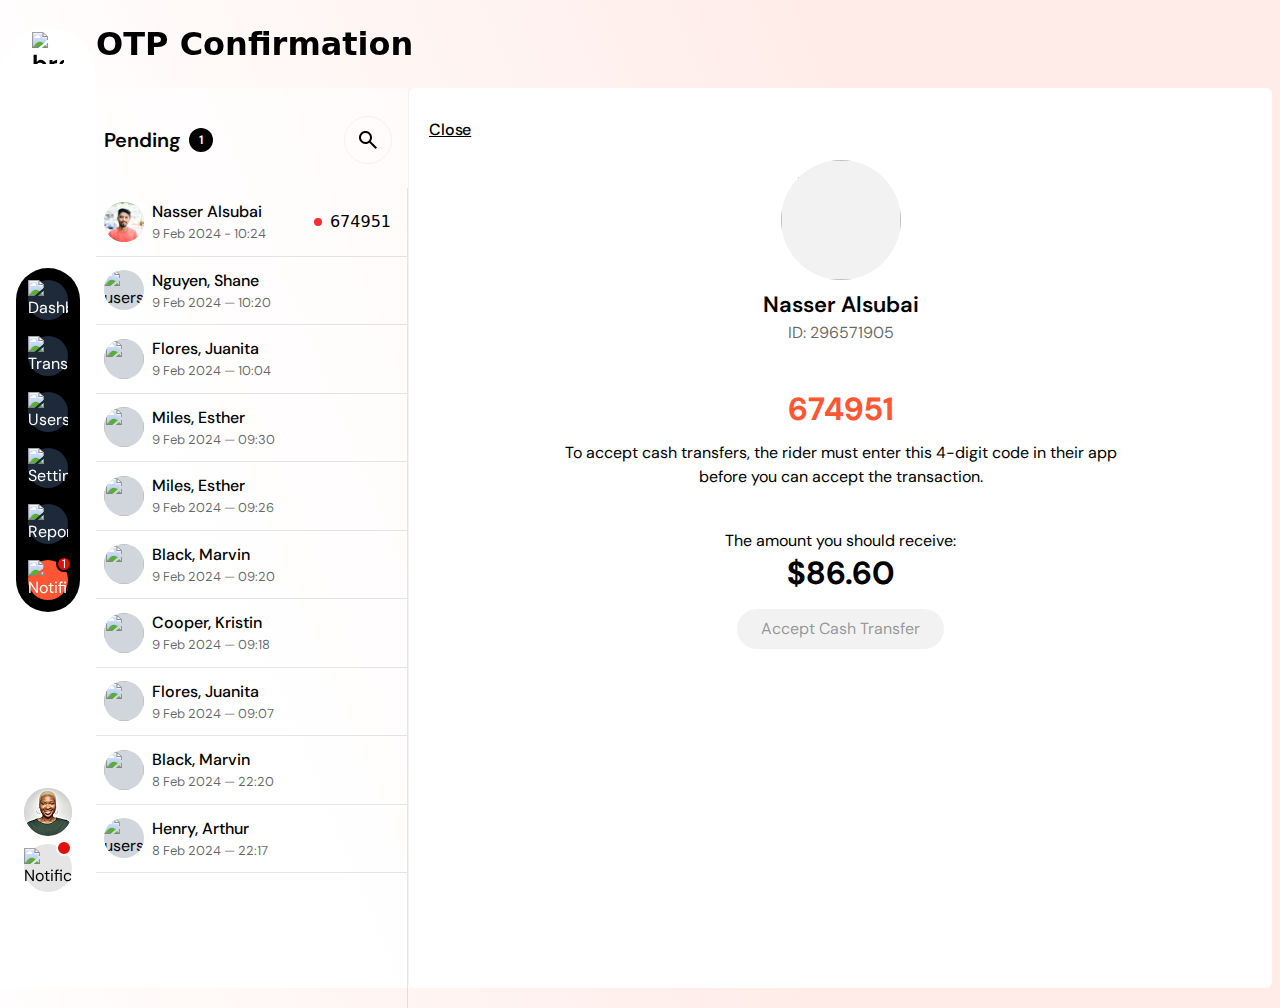
==== index.html @ 9725400b "Update index.html" ====
<!DOCTYPE html>
<html>
<head>
  <meta charset="UTF-8">
  <meta name="viewport" content="width=device-width, initial-scale=1.0">
  <link rel="preconnect" href="https://fonts.googleapis.com">
  <link rel="preconnect" href="https://fonts.gstatic.com" crossorigin>
  <link href="https://fonts.googleapis.com/css2?family=DM+Sans:ital,opsz,wght@0,9..40,100..1000;1,9..40,100..1000&display=swap" rel="stylesheet">
</head>
<style>
  /*! tailwindcss v4.0.12 | MIT License | https://tailwindcss.com */
  @layer theme, base, components, utilities;
  @layer theme {
    :root, :host {
      --font-sans: ui-sans-serif, system-ui, sans-serif, "Apple Color Emoji", "Segoe UI Emoji", "Segoe UI Symbol", "Noto Color Emoji";
      --font-mono: ui-monospace, SFMono-Regular, Menlo, Monaco, Consolas, "Liberation Mono", "Courier New", monospace;
      --color-red-500: oklch(0.637 0.237 25.331);
      --color-gray-100: oklch(0.967 0.003 264.542);
      --color-gray-300: oklch(0.872 0.01 258.338);
      --color-gray-800: oklch(0.278 0.033 256.848);
      --color-black: #000;
      --color-white: #fff;
      --spacing: 0.25rem;
      --text-xs: 0.75rem;
      --text-xs--line-height: calc(1 / 0.75);
      --text-base: 1rem;
      --text-base--line-height: calc(1.5 / 1);
      --text-2xl: 1.5rem;
      --text-2xl--line-height: calc(2 / 1.5);
      --font-weight-medium: 500;
      --font-weight-semibold: 600;
      --font-weight-bold: 700;
      --radius-md: 0.375rem;
      --radius-2xl: 1rem;
      --default-transition-duration: 150ms;
      --default-transition-timing-function: cubic-bezier(0.4, 0, 0.2, 1);
      --default-font-family: var(--font-sans);
      --default-font-feature-settings: var(--font-sans--font-feature-settings);
      --default-font-variation-settings: var(--font-sans--font-variation-settings);
      --default-mono-font-family: var(--font-mono);
      --default-mono-font-feature-settings: var(--font-mono--font-feature-settings);
      --default-mono-font-variation-settings: var(--font-mono--font-variation-settings);
    }
  }
  @layer base {
    *, ::after, ::before, ::backdrop, ::file-selector-button {
      box-sizing: border-box;
      margin: 0;
      padding: 0;
      border: 0 solid;
    }
    html, :host {
      line-height: 1.5;
      -webkit-text-size-adjust: 100%;
      tab-size: 4;
      font-family: var(--default-font-family, ui-sans-serif, system-ui, sans-serif, "Apple Color Emoji", "Segoe UI Emoji", "Segoe UI Symbol", "Noto Color Emoji");
      font-feature-settings: var(--default-font-feature-settings, normal);
      font-variation-settings: var(--default-font-variation-settings, normal);
      -webkit-tap-highlight-color: transparent;
    }
    body {
      line-height: inherit;
    }
    hr {
      height: 0;
      color: inherit;
      border-top-width: 1px;
    }
    abbr:where([title]) {
      -webkit-text-decoration: underline dotted;
      text-decoration: underline dotted;
    }
    h1, h2, h3, h4, h5, h6 {
      font-size: inherit;
      font-weight: inherit;
    }
    a {
      color: inherit;
      -webkit-text-decoration: inherit;
      text-decoration: inherit;
    }
    b, strong {
      font-weight: bolder;
    }
    code, kbd, samp, pre {
      font-family: var(--default-mono-font-family, ui-monospace, SFMono-Regular, Menlo, Monaco, Consolas, "Liberation Mono", "Courier New", monospace);
      font-feature-settings: var(--default-mono-font-feature-settings, normal);
      font-variation-settings: var(--default-mono-font-variation-settings, normal);
      font-size: 1em;
    }
    small {
      font-size: 80%;
    }
    sub, sup {
      font-size: 75%;
      line-height: 0;
      position: relative;
      vertical-align: baseline;
    }
    sub {
      bottom: -0.25em;
    }
    sup {
      top: -0.5em;
    }
    table {
      text-indent: 0;
      border-color: inherit;
      border-collapse: collapse;
    }
    :-moz-focusring {
      outline: auto;
    }
    progress {
      vertical-align: baseline;
    }
    summary {
      display: list-item;
    }
    ol, ul, menu {
      list-style: none;
    }
    img, svg, video, canvas, audio, iframe, embed, object {
      display: block;
      vertical-align: middle;
    }
    img, video {
      max-width: 100%;
      height: auto;
    }
    button, input, select, optgroup, textarea, ::file-selector-button {
      font: inherit;
      font-feature-settings: inherit;
      font-variation-settings: inherit;
      letter-spacing: inherit;
      color: inherit;
      border-radius: 0;
      background-color: transparent;
      opacity: 1;
    }
    :where(select:is([multiple], [size])) optgroup {
      font-weight: bolder;
    }
    :where(select:is([multiple], [size])) optgroup option {
      padding-inline-start: 20px;
    }
    ::file-selector-button {
      margin-inline-end: 4px;
    }
    ::placeholder {
      opacity: 1;
      color: color-mix(in oklab, currentColor 50%, transparent);
    }
    textarea {
      resize: vertical;
    }
    ::-webkit-search-decoration {
      -webkit-appearance: none;
    }
    ::-webkit-date-and-time-value {
      min-height: 1lh;
      text-align: inherit;
    }
    ::-webkit-datetime-edit {
      display: inline-flex;
    }
    ::-webkit-datetime-edit-fields-wrapper {
      padding: 0;
    }
    ::-webkit-datetime-edit, ::-webkit-datetime-edit-year-field, ::-webkit-datetime-edit-month-field, ::-webkit-datetime-edit-day-field, ::-webkit-datetime-edit-hour-field, ::-webkit-datetime-edit-minute-field, ::-webkit-datetime-edit-second-field, ::-webkit-datetime-edit-millisecond-field, ::-webkit-datetime-edit-meridiem-field {
      padding-block: 0;
    }
    :-moz-ui-invalid {
      box-shadow: none;
    }
    button, input:where([type="button"], [type="reset"], [type="submit"]), ::file-selector-button {
      appearance: button;
    }
    ::-webkit-inner-spin-button, ::-webkit-outer-spin-button {
      height: auto;
    }
    [hidden]:where(:not([hidden="until-found"])) {
      display: none !important;
    }
  }
  @layer utilities {
    .pointer-events-auto { pointer-events: auto; }
    .absolute { position: absolute; }
    .fixed { position: fixed; }
    .relative { position: relative; }
    .sticky { position: sticky; }
    .-top-1 { top: calc(var(--spacing) * -1); }
    .top-1 { top: calc(var(--spacing) * 1); }
    .top-16 { top: calc(var(--spacing) * 16); }
    .-right-0 { right: calc(var(--spacing) * -0); }
    .-right-1 { right: calc(var(--spacing) * -1); }
    .bottom-3 { bottom: calc(var(--spacing) * 3); }
    .left-1 { left: calc(var(--spacing) * 1); }
    .left-1\/2 { left: calc(1/2 * 100%); }
    .z-10 { z-index: 10; }
    .z-11 { z-index: 11; }
    .z-20 { z-index: 20; }
    .mx-auto { margin-inline: auto; }
    .mt-1 { margin-top: calc(var(--spacing) * 1); }
    .mt-6 { margin-top: calc(var(--spacing) * 6); }
    .mt-8 { margin-top: calc(var(--spacing) * 8); }
    .mr-2 { margin-right: calc(var(--spacing) * 2); }
    .mb-2 { margin-bottom: calc(var(--spacing) * 2); }
    .mb-4 { margin-bottom: calc(var(--spacing) * 4); }
    .mb-5 { margin-bottom: calc(var(--spacing) * 5); }
    .ml-2 { margin-left: calc(var(--spacing) * 2); }
    .ml-auto { margin-left: auto; }
    .block { display: block; }
    .flex { display: flex; }
    .hidden { display: none; }
    .table { display: table; }
    .h-2 { height: calc(var(--spacing) * 2); }
    .h-4 { height: calc(var(--spacing) * 4); }
    .h-4\.5 { height: calc(var(--spacing) * 4.5); }
    .h-6 { height: calc(var(--spacing) * 6); }
    .h-8 { height: calc(var(--spacing) * 8); }
    .h-10 { height: calc(var(--spacing) * 10); }
    .h-12 { height: calc(var(--spacing) * 12); }
    .h-15 { height: calc(var(--spacing) * 15); }
    .h-16 { height: calc(var(--spacing) * 16); }
    .h-\[48px\] { height: 48px; }
    .h-\[120px\] { height: 120px; }
    .h-\[calc\(100\%-3rem\)\] { height: calc(100% - 3rem); }
    .h-auto { height: auto; }
    .h-full { height: 100%; }
    .h-screen { height: 100vh; }
    .min-h-screen { min-height: 100vh; }
    .w-2 { width: calc(var(--spacing) * 2); }
    .w-4 { width: calc(var(--spacing) * 4); }
    .w-4\.5 { width: calc(var(--spacing) * 4.5); }
    .w-6 { width: calc(var(--spacing) * 6); }
    .w-8 { width: calc(var(--spacing) * 8); }
    .w-10 { width: calc(var(--spacing) * 10); }
    .w-12 { width: calc(var(--spacing) * 12); }
    .w-16 { width: calc(var(--spacing) * 16); }
    .w-\[48px\] { width: 48px; }
    .w-\[95\%\] { width: 95%; }
    .w-\[120px\] { width: 120px; }
    .w-auto { width: auto; }
    .w-full { width: 100%; }
    .max-w-\[100vw\] { max-width: 100vw; }
    .max-w-\[600px\] { max-width: 600px; }
    .min-w-0 { min-width: calc(var(--spacing) * 0); }
    .min-w-4 { min-width: calc(var(--spacing) * 4); }
    .flex-1 { flex: 1; }
    .flex-shrink { flex-shrink: 1; }
    .flex-shrink-0 { flex-shrink: 0; }
    .flex-grow { flex-grow: 1; }
    .border-collapse { border-collapse: collapse; }
    .-translate-x-1 { --tw-translate-x: calc(var(--spacing) * -1); translate: var(--tw-translate-x) var(--tw-translate-y); }
    .-translate-x-1\/2 { --tw-translate-x: calc(calc(1/2 * 100%) * -1); translate: var(--tw-translate-x) var(--tw-translate-y); }
    .transform { transform: var(--tw-rotate-x) var(--tw-rotate-y) var(--tw-rotate-z) var(--tw-skew-x) var(--tw-skew-y); }
    .cursor-pointer { cursor: pointer; }
    .resize { resize: both; }
    .flex-col { flex-direction: column; }
    .flex-row { flex-direction: row; }
    .items-center { align-items: center; }
    .justify-between { justify-content: space-between; }
    .justify-center { justify-content: center; }
    .gap-0 { gap: calc(var(--spacing) * 0); }
    .gap-2 { gap: calc(var(--spacing) * 2); }
    .gap-4 { gap: calc(var(--spacing) * 4); }
    .gap-6 { gap: calc(var(--spacing) * 6); }
    .space-y-0 { :where(& > :not(:last-child)) { --tw-space-y-reverse: 0; margin-block-start: calc(calc(var(--spacing) * 0) * var(--tw-space-y-reverse)); margin-block-end: calc(calc(var(--spacing) * 0) * calc(1 - var(--tw-space-y-reverse))); } }
    .space-y-2 { :where(& > :not(:last-child)) { --tw-space-y-reverse: 0; margin-block-start: calc(calc(var(--spacing) * 2) * var(--tw-space-y-reverse)); margin-block-end: calc(calc(var(--spacing) * 2) * calc(1 - var(--tw-space-y-reverse))); } }
    .space-y-10 { :where(& > :not(:last-child)) { --tw-space-y-reverse: 0; margin-block-start: calc(calc(var(--spacing) * 10) * var(--tw-space-y-reverse)); margin-block-end: calc(calc(var(--spacing) * 10) * calc(1 - var(--tw-space-y-reverse))); } }
    .space-x-2 { :where(& > :not(:last-child)) { --tw-space-x-reverse: 0; margin-inline-start: calc(calc(var(--spacing) * 2) * var(--tw-space-x-reverse)); margin-inline-end: calc(calc(var(--spacing) * 2) * calc(1 - var(--tw-space-x-reverse))); } }
    .self-start { align-self: flex-start; }
    .truncate { overflow: hidden; text-overflow: ellipsis; white-space: nowrap; }
    .overflow-hidden { overflow: hidden; }
    .overflow-visible { overflow: visible; }
    .overflow-x-hidden { overflow-x: hidden; }
    .overflow-y-auto { overflow-y: auto; }
    .rounded-2xl { border-radius: var(--radius-2xl); }
    .rounded-\[24px\] { border-radius: 24px; }
    .rounded-full { border-radius: calc(infinity * 1px); }
    .rounded-md { border-radius: var(--radius-md); }
    .border { border-style: var(--tw-border-style); border-width: 1px; }
    .border-2 { border-style: var(--tw-border-style); border-width: 2px; }
    .border-r { border-right-style: var(--tw-border-style); border-right-width: 1px; }
    .border-b { border-bottom-style: var(--tw-border-style); border-bottom-width: 1px; }
    .border-l { border-left-style: var(--tw-border-style); border-left-width: 1px; }
    .border-none { --tw-border-style: none; border-style: none; }
    .border-black { border-color: var(--color-black); }
    .border-black\/5 { border-color: color-mix(in oklab, var(--color-black) 5%, transparent); }
    .border-black\/10 { border-color: color-mix(in oklab, var(--color-black) 10%, transparent); }
    .bg-\[rgba\(255\,255\,255\,1\)\] { background-color: rgba(255,255,255,1); }
    .bg-black { background-color: var(--color-black); }
    .bg-black\/5 { background-color: color-mix(in oklab, var(--color-black) 5%, transparent); }
    .bg-black\/10 { background-color: color-mix(in oklab, var(--color-black) 10%, transparent); }
    .bg-gray-300 { background-color: var(--color-gray-300); }
    .bg-gray-800 { background-color: var(--color-gray-800); }
    .bg-red-500 { background-color: var(--color-red-500); }
    .bg-transparent { background-color: transparent; }
    .bg-white { background-color: var(--color-white); }
    .bg-white\/60 { background-color: color-mix(in oklab, var(--color-white) 60%, transparent); }
    .object-contain { object-fit: contain; }
    .object-cover { object-fit: cover; }
    .p-2 { padding: calc(var(--spacing) * 2); }
    .p-3 { padding: calc(var(--spacing) * 3); }
    .px-4 { padding-inline: calc(var(--spacing) * 4); }
    .px-6 { padding-inline: calc(var(--spacing) * 6); }
    .py-2 { padding-block: calc(var(--spacing) * 2); }
    .py-3 { padding-block: calc(var(--spacing) * 3); }
    .pt-0 { padding-top: calc(var(--spacing) * 0); }
    .pt-6 { padding-top: calc(var(--spacing) * 6); }
    .pt-7 { padding-top: calc(var(--spacing) * 7); }
    .pt-\[16px\] { padding-top: 16px; }
    .pt-\[117px\] { padding-top: 117px; }
    .pr-0 { padding-right: calc(var(--spacing) * 0); }
    .pr-1 { padding-right: calc(var(--spacing) * 1); }
    .pr-\[16px\] { padding-right: 16px; }
    .pb-0 { padding-bottom: calc(var(--spacing) * 0); }
    .pb-1 { padding-bottom: calc(var(--spacing) * 1); }
    .pb-\[16px\] { padding-bottom: 16px; }
    .pl-0 { padding-left: calc(var(--spacing) * 0); }
    .pl-1 { padding-left: calc(var(--spacing) * 1); }
    .pl-7 { padding-left: calc(var(--spacing) * 7); }
    .pl-\[16px\] { padding-left: 16px; }
    .text-center { text-align: center; }
    .font-\[\'DM_Sans\'\] { font-family: 'DM Sans'; }
    .font-sans { font-family: var(--font-sans); }
    .text-2xl { font-size: var(--text-2xl); line-height: var(--tw-leading, var(--text-2xl--line-height)); }
    .text-base { font-size: var(--text-base); line-height: var(--tw-leading, var(--text-base--line-height)); }
    .text-xs { font-size: var(--text-xs); line-height: var(--tw-leading, var(--text-xs--line-height)); }
    .text-\[13px\] { font-size: 13px; }
    .text-\[16px\] { font-size: 16px; }
    .text-\[20px\] { font-size: 20px; }
    .text-\[22px\] { font-size: 22px; }
    .text-\[24px\] { font-size: 24px; }
    .text-\[32px\] { font-size: 32px; }
    .leading-5 { --tw-leading: calc(var(--spacing) * 5); line-height: calc(var(--spacing) * 5); }
    .leading-6 { --tw-leading: calc(var(--spacing) * 6); line-height: calc(var(--spacing) * 6); }
    .leading-10 { --tw-leading: calc(var(--spacing) * 10); line-height: calc(var(--spacing) * 10); }
    .leading-\[40px\] { --tw-leading: 40px; line-height: 40px; }
    .font-bold { --tw-font-weight: var(--font-weight-bold); font-weight: var(--font-weight-bold); }
    .font-medium { --tw-font-weight: var(--font-weight-medium); font-weight: var(--font-weight-medium); }
    .font-semibold { --tw-font-weight: var(--font-weight-semibold); font-weight: var(--font-weight-semibold); }
    .tracking-\[-0\.01em\] { --tw-tracking: -0.01em; letter-spacing: -0.01em; }
    .tracking-\[3\%\] { --tw-tracking: 3%; letter-spacing: 3%; }
    .text-\[rgba\(255\,86\,52\,1\)\] { color: rgba(255,86,52,1); }
    .text-black { color: var(--color-black); }
    .text-black\/40 { color: color-mix(in oklab, var(--color-black) 40%, transparent); }
    .text-black\/60 { color: color-mix(in oklab, var(--color-black) 60%, transparent); }
    .text-white { color: var(--color-white); }
    .underline { text-decoration-line: underline; }
    .shadow-lg { --tw-shadow: 0 10px 15px -3px var(--tw-shadow-color, rgb(0 0 0 / 0.1)), 0 4px 6px -4px var(--tw-shadow-color, rgb(0 0 0 / 0.1)); box-shadow: var(--tw-inset-shadow), var(--tw-inset-ring-shadow), var(--tw-ring-offset-shadow), var(--tw-ring-shadow), var(--tw-shadow); }
    .outline { outline-style: var(--tw-outline-style); outline-width: 1px; }
    .transition-colors { transition-property: color, background-color, border-color, outline-color, text-decoration-color, fill, stroke, --tw-gradient-from, --tw-gradient-via, --tw-gradient-to; transition-timing-function: var(--tw-ease, var(--default-transition-timing-function)); transition-duration: var(--tw-duration, var(--default-transition-duration)); }
    .duration-300 { --tw-duration: 300ms; transition-duration: 300ms; }
    .hover\:bg-gray-100 { &:hover { @media (hover: hover) { background-color: var(--color-gray-100); } } }
    .hover\:text-black { &:hover { @media (hover: hover) { color: var(--color-black); } } }
    .focus\:outline-none { &:focus { --tw-outline-style: none; outline-style: none; } }
    .sm\:flex-row { @media (width >= 40rem) { flex-direction: row; } }
    .md\:flex { @media (width >= 48rem) { display: flex; } }
    .md\:h-10 { @media (width >= 48rem) { height: calc(var(--spacing) * 10); } }
    .md\:h-\[100vh\] { @media (width >= 48rem) { height: 100vh; } }
    .md\:h-auto { @media (width >= 48rem) { height: auto; } }
    .md\:w-1\/2 { @media (width >= 48rem) { width: calc(1/2 * 100%); } }
    .md\:w-10 { @media (width >= 48rem) { width: calc(var(--spacing) * 10); } }
    .md\:w-\[320px\] { @media (width >= 48rem) { width: 320px; } }
    .md\:w-auto { @media (width >= 48rem) { width: auto; } }
    .md\:w-full { @media (width >= 48rem) { width: 100%; } }
    .md\:flex-row { @media (width >= 48rem) { flex-direction: row; } }
    .md\:space-x-2 { @media (width >= 48rem) { :where(& > :not(:last-child)) { --tw-space-x-reverse: 0; margin-inline-start: calc(calc(var(--spacing) * 2) * var(--tw-space-x-reverse)); margin-inline-end: calc(calc(var(--spacing) * 2) * calc(1 - var(--tw-space-x-reverse))); } } }
    .md\:px-5 { @media (width >= 48rem) { padding-inline: calc(var(--spacing) * 5); } }
    .md\:pt-\[24px\] { @media (width >= 48rem) { padding-top: 24px; } }
    .md\:pb-\[24px\] { @media (width >= 48rem) { padding-bottom: 24px; } }
    .md\:pl-0 { @media (width >= 48rem) { padding-left: calc(var(--spacing) * 0); } }
    .md\:text-left { @media (width >= 48rem) { text-align: left; } }
    .md\:text-\[32px\] { @media (width >= 48rem) { font-size: 32px; } }
    .lg\:fixed { @media (width >= 64rem) { position: fixed; } }
    .lg\:top-0 { @media (width >= 64rem) { top: calc(var(--spacing) * 0); } }
    .lg\:left-0 { @media (width >= 64rem) { left: calc(var(--spacing) * 0); } }
    .lg\:mb-5 { @media (width >= 64rem) { margin-bottom: calc(var(--spacing) * 5); } }
    .lg\:ml-0 { @media (width >= 64rem) { margin-left: calc(var(--spacing) * 0); } }
    .lg\:ml-20 { @media (width >= 64rem) { margin-left: calc(var(--spacing) * 20); } }
    .lg\:flex { @media (width >= 64rem) { display: flex; } }
    .lg\:hidden { @media (width >= 64rem) { display: none; } }
    .lg\:h-screen { @media (width >= 64rem) { height: 100vh; } }
    .lg\:max-h-screen { @media (width >= 64rem) { max-height: 100vh; } }
    .lg\:w-auto { @media (width >= 64rem) { width: auto; } }
    .lg\:flex-col { @media (width >= 64rem) { flex-direction: column; } }
    .lg\:flex-row { @media (width >= 64rem) { flex-direction: row; } }
    .lg\:gap-0 { @media (width >= 64rem) { gap: calc(var(--spacing) * 0); } }
    .lg\:overflow-hidden { @media (width >= 64rem) { overflow: hidden; } }
    .lg\:bg-none { @media (width >= 64rem) { background-image: none; } }
  }
  .background1 { background: linear-gradient(67.75deg, #FFFFFF 19.18%, #FFEBE7 75.31%); }
  .bg2 { background: rgba(225, 14, 14, 1); }
  .bg3 { background: rgba(255, 86, 52, 1); }
  @property --tw-translate-x { syntax: "*"; inherits: false; initial-value: 0; }
  @property --tw-translate-y { syntax: "*"; inherits: false; initial-value: 0; }
  @property --tw-translate-z { syntax: "*"; inherits: false; initial-value: 0; }
  @property --tw-rotate-x { syntax: "*"; inherits: false; initial-value: rotateX(0); }
  @property --tw-rotate-y { syntax: "*"; inherits: false; initial-value: rotateY(0); }
  @property --tw-rotate-z { syntax: "*"; inherits: false; initial-value: rotateZ(0); }
  @property --tw-skew-x { syntax: "*"; inherits: false; initial-value: skewX(0); }
  @property --tw-skew-y { syntax: "*"; inherits: false; initial-value: skewY(0); }
  @property --tw-space-y-reverse { syntax: "*"; inherits: false; initial-value: 0; }
  @property --tw-space-x-reverse { syntax: "*"; inherits: false; initial-value: 0; }
  @property --tw-border-style { syntax: "*"; inherits: false; initial-value: solid; }
  @property --tw-leading { syntax: "*"; inherits: false; }
  @property --tw-font-weight { syntax: "*"; inherits: false; }
  @property --tw-tracking { syntax: "*"; inherits: false; }
  @property --tw-shadow { syntax: "*"; inherits: false; initial-value: 0 0 #0000; }
  @property --tw-shadow-color { syntax: "*"; inherits: false; }
  @property --tw-inset-shadow { syntax: "*"; inherits: false; initial-value: 0 0 #0000; }
  @property --tw-inset-shadow-color { syntax: "*"; inherits: false; }
  @property --tw-ring-color { syntax: "*"; inherits: false; }
  @property --tw-ring-shadow { syntax: "*"; inherits: false; initial-value: 0 0 #0000; }
  @property --tw-inset-ring-color { syntax: "*"; inherits: false; }
  @property --tw-inset-ring-shadow { syntax: "*"; inherits: false; initial-value: 0 0 #0000; }
  @property --tw-ring-inset { syntax: "*"; inherits: false; }
  @property --tw-ring-offset-width { syntax: "<length>"; inherits: false; initial-value: 0px; }
  @property --tw-ring-offset-color { syntax: "*"; inherits: false; initial-value: #fff; }
  @property --tw-ring-offset-shadow { syntax: "*"; inherits: false; initial-value: 0 0 #0000; }
  @property --tw-outline-style { syntax: "*"; inherits: false; initial-value: solid; }
  @property --tw-duration { syntax: "*"; inherits: false; }
</style>

<body class="font-['DM_Sans'] background1 min-h-screen w-full max-w-[100vw] overflow-x-hidden flex flex-col">
  <div class="flex h-full flex-col lg:flex-row">
    <!-- Sidebar -->
    <div class="lg:w-auto md:w-full w-[95%] lg:left-0 top-1 lg:h-screen h-17 justify-between rounded-full bg-white lg:bg-none flex px-4 py-2 items-center mt-6 lg:max-h-screen lg:overflow-hidden overflow-visible lg:ml-0 ml-auto lg:flex-col sm:flex-row flex-row space-y-2 lg:space-y-0 lg:fixed sticky z-20 duration-300">
      <div class="bg-white h-16 w-16 text-2xl font-bold rounded-full flex items-center justify-center">
        <img src="logo.svg" alt="brandLogo" class="w-8 h-8 object-contain" style="margin-top: -30px; margin-bottom: 10px;">
      </div>
      <!-- Sidebar menu with <a> tags -->
      <div class="w-auto h-auto gap-2 p-2 rounded-full bg-black text-white hidden lg:flex flex-col space-y-2 p-3">
        <a href="/dashboard" class="w-10 h-10 bg-gray-800 rounded-full flex items-center justify-center hover:bg-gray-100 transition-colors">
          <img src="filee1.svg" alt="Dashboard">
        </a>
        <a href="/transactions" class="w-10 h-10 bg-gray-800 rounded-full flex items-center justify-center hover:bg-gray-100 transition-colors">
          <img src="filee2.svg" alt="Transactions">
        </a>
        <a href="/users" class="w-10 h-10 bg-gray-800 rounded-full flex items-center justify-center hover:bg-gray-100 transition-colors">
          <img src="filee3.svg" alt="Users">
        </a>
        <a href="/settings" class="w-10 h-10 bg-gray-800 rounded-full flex items-center justify-center hover:bg-gray-100 transition-colors">
          <img src="filee4.svg" alt="Settings">
        </a>
        <a href="/reports" class="w-10 h-10 bg-gray-800 rounded-full flex items-center justify-center hover:bg-gray-100 transition-colors">
          <img src="filee5.svg" alt="Reports">
        </a>
        <a href="/notifications" class="w-10 h-10 bg3 rounded-full relative flex items-center justify-center hover:bg-gray-100 transition-colors">
          <img src="notifications.svg" alt="Notifications">
          <span class="absolute -top-1 -right-1 bg2 text-white w-4 h-4 min-w-4 gap-0 rounded-full pt-0 pr-1 pb-0 pl-1 border-2 border-black text-xs flex items-center justify-center">1</span>
        </a>
      </div>
      <div class="gap-2 p-2 rounded-full flex lg:flex-col flex-row lg:mb-5">
        <div class="w-12 h-12 bg-gray-300 rounded-full overflow-hidden">
          <img src="frame-8.png" alt="profile" class="w-full h-full object-cover">
        </div>
        <div class="w-12 h-12 bg-black/10 rounded-full relative flex items-center justify-center">
          <img src="not.svg" alt="Notification">
          <span class="absolute -top-1 -right-0 bg2 text-white text-xs border-2 w-4 h-4 flex items-center justify-center rounded-full"></span>
        </div>
      </div>
    </div>

    <!-- Main Content -->
    <div class="flex flex-grow flex-col h-full lg:ml-20">
      <!-- Pending Transactions -->
      <div id="mainHeader" class="h-full w-full pt-[16px] md:pt-[24px] pr-[16px] md:pb-[24px] pb-[16px] pl-[16px] lg:top-0 top-16 sticky block z-11 bg-transparent transition-colors duration-300">
        <h2 class="font-bold md:text-[32px] text-[24px] leading-[40px] tracking-[3%] font-sans text-center md:text-left">
          OTP Confirmation
        </h2>
      </div>
      <div class="h-screen gap-0 rounded-[24px] pr-0 flex flex-col md:flex-row min-h-screen ml-2 mr-2 mx-auto">
        <!-- Sidebar (Sticky on Left) -->
        <div class="w-full md:w-[320px] h-screen md:h-[100vh] gap-2 pt-7 pr-0 pb-1 pl-0 bg-white/60 sticky z-10">
          <!-- Header with Pending and Search -->
          <div class="flex justify-between w-full md:w-[320px] h-12 gap-2 px-4" id="headerSection">
            <h3 class="font-semibold flex items-center gap-2 text-[20px]">
              Pending
              <span class="bg-black text-white text-xs w-6 h-6 flex items-center justify-center rounded-full">1</span>
            </h3>
            <div class="w-[48px] h-[48px] border border-black/5 rounded-full flex items-center justify-center hidden md:flex cursor-pointer" id="searchBtn">
              <img src="searcc.svg" alt="search" class="w-4.5 h-4.5">
            </div>
          </div>
          <!-- Search Overlay -->
          <div class="w-full md:w-[320px] h-12 gap-2 px-4 hidden" id="searchOverlay">
            <div class="bg-white rounded-full shadow-lg p-2 flex items-center w-full h-full">
              <input type="text" placeholder="Search..." class="w-full p-2 rounded-full border-none focus:outline-none">
              <button class="ml-2 text-black/60 hover:text-black text-2xl font-bold cursor-pointer" id="searchCloseBtn">×</button>
            </div>
          </div>
          <!-- Scrollable List -->
          <div class="w-full md:w-[320px] h-[calc(100%-3rem)] mt-6 overflow-y-auto overflow-x-hidden border-r border-black/10">
            <div class="w-full gap-2 px-4 py-3 border-b border-black/10 flex items-center justify-between cursor-pointer hover:bg-gray-100">
              <div class="flex items-center gap-2">
                <div class="w-10 h-10 bg-gray-300 rounded-full overflow-hidden flex-shrink-0">
                  <img src="nasser.png" alt="users" class="w-full h-full object-cover">
                </div>
                <div class="flex-1 min-w-0">
                  <p class="font-medium truncate">Nasser Alsubai</p>
                  <p class="text-[13px] text-black/60 truncate">9 Feb 2024 - 10:24</p>
                </div>
              </div>
              <p class="font-sans font-medium text-base leading-6 flex items-center gap-2 flex-shrink-0">
                <span class="bg-red-500 text-white text-xs w-2 h-2 flex items-center justify-center rounded-full"></span>
                <span class="text-black">674951</span>
              </p>
            </div>
            <div class="w-full gap-2 px-4 py-3 border-b border-black/10 flex items-center justify-between cursor-pointer hover:bg-gray-100">
              <div class="flex items-center gap-2">
                <div class="w-10 h-10 bg-gray-300 rounded-full overflow-hidden flex-shrink-0">
                  <img src="Pro1.png" alt="users" class="w-full h-full object-cover">
                </div>
                <div class="flex-1 min-w-0">
                  <p class="font-medium truncate">Nguyen, Shane</p>
                  <p class="text-[13px] text-black/60 truncate">9 Feb 2024 — 10:20</p>
                </div>
              </div>
            </div>
            <div class="w-full gap-2 px-4 py-3 border-b border-black/10 flex items-center justify-between cursor-pointer hover:bg-gray-100">
              <div class="flex items-center gap-2">
                <div class="w-10 h-10 bg-gray-300 rounded-full overflow-hidden flex-shrink-0">
                  <img src="Pro2.png" alt="" class="w-full h-full object-cover">
                </div>
                <div class="flex-1 min-w-0">
                  <p class="font-medium truncate">Flores, Juanita</p>
                  <p class="text-[13px] text-black/60 truncate">9 Feb 2024 — 10:04</p>
                </div>
              </div>
            </div>
            <div class="w-full gap-2 px-4 py-3 border-b border-black/10 flex items-center justify-between cursor-pointer hover:bg-gray-100">
              <div class="flex items-center gap-2">
                <div class="w-10 h-10 bg-gray-300 rounded-full overflow-hidden flex-shrink-0">
                  <img src="Pro3.png" alt="" class="w-full h-full object-cover">
                </div>
                <div class="flex-1 min-w-0">
                  <p class="font-medium truncate">Miles, Esther</p>
                  <p class="text-[13px] text-black/60 truncate">9 Feb 2024 — 09:30</p>
                </div>
              </div>
            </div>
            <div class="w-full gap-2 px-4 py-3 border-b border-black/10 flex items-center justify-between cursor-pointer hover:bg-gray-100">
              <div class="flex items-center gap-2">
                <div class="w-10 h-10 bg-gray-300 rounded-full overflow-hidden flex-shrink-0">
                  <img src="Pro4.png" alt="" class="w-full h-full object-cover">
                </div>
                <div class="flex-1 min-w-0">
                  <p class="font-medium truncate">Miles, Esther</p>
                  <p class="text-[13px] text-black/60 truncate">9 Feb 2024 — 09:26</p>
                </div>
              </div>
            </div>
            <div class="w-full gap-2 px-4 py-3 border-b border-black/10 flex items-center justify-between cursor-pointer hover:bg-gray-100">
              <div class="flex items-center gap-2">
                <div class="w-10 h-10 bg-gray-300 rounded-full overflow-hidden flex-shrink-0">
                  <img src="Pro5.png" alt="" class="w-full h-full object-cover">
                </div>
                <div class="flex-1 min-w-0">
                  <p class="font-medium truncate">Black, Marvin</p>
                  <p class="text-[13px] text-black/60 truncate">9 Feb 2024 — 09:20</p>
                </div>
              </div>
            </div>
            <div class="w-full gap-2 px-4 py-3 border-b border-black/10 flex items-center justify-between cursor-pointer hover:bg-gray-100">
              <div class="flex items-center gap-2">
                <div class="w-10 h-10 bg-gray-300 rounded-full overflow-hidden flex-shrink-0">
                  <img src="Pro6.png" alt="" class="w-full h-full object-cover">
                </div>
                <div class="flex-1 min-w-0">
                  <p class="font-medium truncate">Cooper, Kristin</p>
                  <p class="text-[13px] text-black/60 truncate">9 Feb 2024 — 09:18</p>
                </div>
              </div>
            </div>
            <div class="w-full gap-2 px-4 py-3 border-b border-black/10 flex items-center justify-between cursor-pointer hover:bg-gray-100">
              <div class="flex items-center gap-2">
                <div class="w-10 h-10 bg-gray-300 rounded-full overflow-hidden flex-shrink-0">
                  <img src="Pro7.png" alt="" class="w-full h-full object-cover">
                </div>
                <div class="flex-1 min-w-0">
                  <p class="font-medium truncate">Flores, Juanita</p>
                  <p class="text-[13px] text-black/60 truncate">9 Feb 2024 — 09:07</p>
                </div>
              </div>
            </div>
            <div class="w-full gap-2 px-4 py-3 border-b border-black/10 flex items-center justify-between cursor-pointer hover:bg-gray-100">
              <div class="flex items-center gap-2">
                <div class="w-10 h-10 bg-gray-300 rounded-full overflow-hidden flex-shrink-0">
                  <img src="Pro8.png" alt="" class="w-full h-full object-cover">
                </div>
                <div class="flex-1 min-w-0">
                  <p class="font-medium truncate">Black, Marvin</p>
                  <p class="text-[13px] text-black/60 truncate">8 Feb 2024 — 22:20</p>
                </div>
              </div>
            </div>
            <div class="w-full gap-2 px-4 py-3 border-b border-black/10 flex items-center justify-between cursor-pointer hover:bg-gray-100">
              <div class="flex items-center gap-2">
                <div class="w-10 h-10 bg-gray-300 rounded-full overflow-hidden flex-shrink-0">
                  <img src="Pro9.png" alt="users" class="w-full h-full object-cover">
                </div>
                <div class="flex-1 min-w-0">
                  <p class="font-medium truncate">Henry, Arthur</p>
                  <p class="text-[13px] text-black/60 truncate">8 Feb 2024 — 22:17</p>
                </div>
              </div>
            </div>
          </div>
        </div>

        <!-- OTP Details -->
        <div class="flex-grow w-full md:w-1/2 h-auto rounded-md gap-2 lg:gap-0 md:px-5 border-l border-black/5 flex flex-col bg-white">
          <button class="self-start text-black font-['DM_Sans'] font-medium text-[16px] leading-5 tracking-[-0.01em] underline mt-8 mb-5 pl-7 md:pl-0">Close</button>
          <div class="text-center space-y-10 mx-auto max-w-[600px] flex flex-col overflow-hidden">
            <div class="space-y-0">
              <div class="w-[120px] h-[120px] bg-black/5 rounded-full mx-auto overflow-hidden mb-2">
                <img src="./Pro10.png" alt="" class="w-full h-full object-cover">
              </div>
              <h3 class="text-[22px] font-semibold">Nasser Alsubai</h3>
              <p class="text-black/60">ID: 296571905</p>
            </div>
            <div class="space-y-2">
              <h1 class="text-[32px] font-bold text-[rgba(255,86,52,1)]">674951</h1>
              <p class="text-black text-[16px]">
                To accept cash transfers, the rider must enter this 4-digit code in their app before you can accept the transaction.
              </p>
            </div>
            <div class="space-y-0">
              <p class="text-[16px]">The amount you should receive:</p>
              <p class="text-[32px] leading-10 font-bold mb-4">$86.60</p>
              <button class="bg-black/5 text-black/40 text-4 px-6 py-2 rounded-full cursor-pointer">Accept Cash Transfer</button>
            </div>
          </div>
        </div>
      </div>
    </div>
  </div>
  <!-- Mobile Menu -->
  <div class="md:w-auto md:h-auto h-15 gap-2 p-2 rounded-full bg-black text-white fixed bottom-3 left-1/2 transform -translate-x-1/2 p-3 rounded-full flex md:space-x-2 space-x-2 lg:hidden z-20 pointer-events-auto">
    <a href="/dashboard" class="md:w-10 w-8 md:h-10 h-8 bg-gray-800 rounded-full flex items-center justify-center hover:bg-gray-100 transition-colors">
      <img src="filee1.svg" alt="Dashboard">
    </a>
    <a href="/transactions" class="md:w-10 w-8 md:h-10 h-8 bg-gray-800 rounded-full flex items-center justify-center hover:bg-gray-100 transition-colors">
      <img src="filee2.svg" alt="Transactions">
    </a>
    <a href="/users" class="md:w-10 w-8 md:h-10 h-8 bg-gray-800 rounded-full flex items-center justify-center hover:bg-gray-100 transition-colors">
      <img src="filee3.svg" alt="Users">
    </a>
    <a href="/settings" class="md:w-10 w-8 md:h-10 h-8 bg-gray-800 rounded-full flex items-center justify-center hover:bg-gray-100 transition-colors">
      <img src="filee4.svg" alt="Settings">
    </a>
    <a href="/reports" class="md:w-10 w-8 md:h-10 h-8 bg-gray-800 rounded-full flex items-center justify-center hover:bg-gray-100 transition-colors">
      <img src="filee5.svg" alt="Reports">
    </a>
    <a href="/notifications" class="md:w-10 w-8 md:h-10 h-8 bg3 rounded-full relative flex items-center justify-center hover:bg-gray-100 transition-colors">
      <img src="filee6.svg" alt="Notifications">
      <span class="absolute -top-1 -right-1 bg2 text-white w-4 h-4 min-w-4 gap-0 rounded-full pt-0 pr-1 pb-0 pl-1 border-2 border-black text-xs flex items-center justify-center">1</span>
    </a>
  </div>
</body>
<!-- Search JS -->
<script>
  document.addEventListener('DOMContentLoaded', () => {
    const searchBtn = document.getElementById('searchBtn');
    const headerSection = document.getElementById('headerSection');
    const searchOverlay = document.getElementById('searchOverlay');
    const searchCloseBtn = document.getElementById('searchCloseBtn');
    searchBtn.addEventListener('click', () => {
      headerSection.classList.add('hidden');
      searchOverlay.classList.remove('hidden');
    });
    searchCloseBtn.addEventListener('click', () => {
      searchOverlay.classList.add('hidden');
      headerSection.classList.remove('hidden');
    });
  });
</script>
<!-- Scroll Effect JS -->
<script>
  document.addEventListener('scroll', () => {
    const element = document.getElementById('mainHeader');
    if (window.scrollY > 0) {
      element.classList.remove('bg-transparent');
      element.classList.add('bg-[rgba(255,255,255,1)]', 'rounded-2xl');
    } else {
      element.classList.remove('bg-[rgba(255,255,255,1)]', 'rounded-2xl');
      element.classList.add('bg-transparent');
    }
  });
</script>
</html>
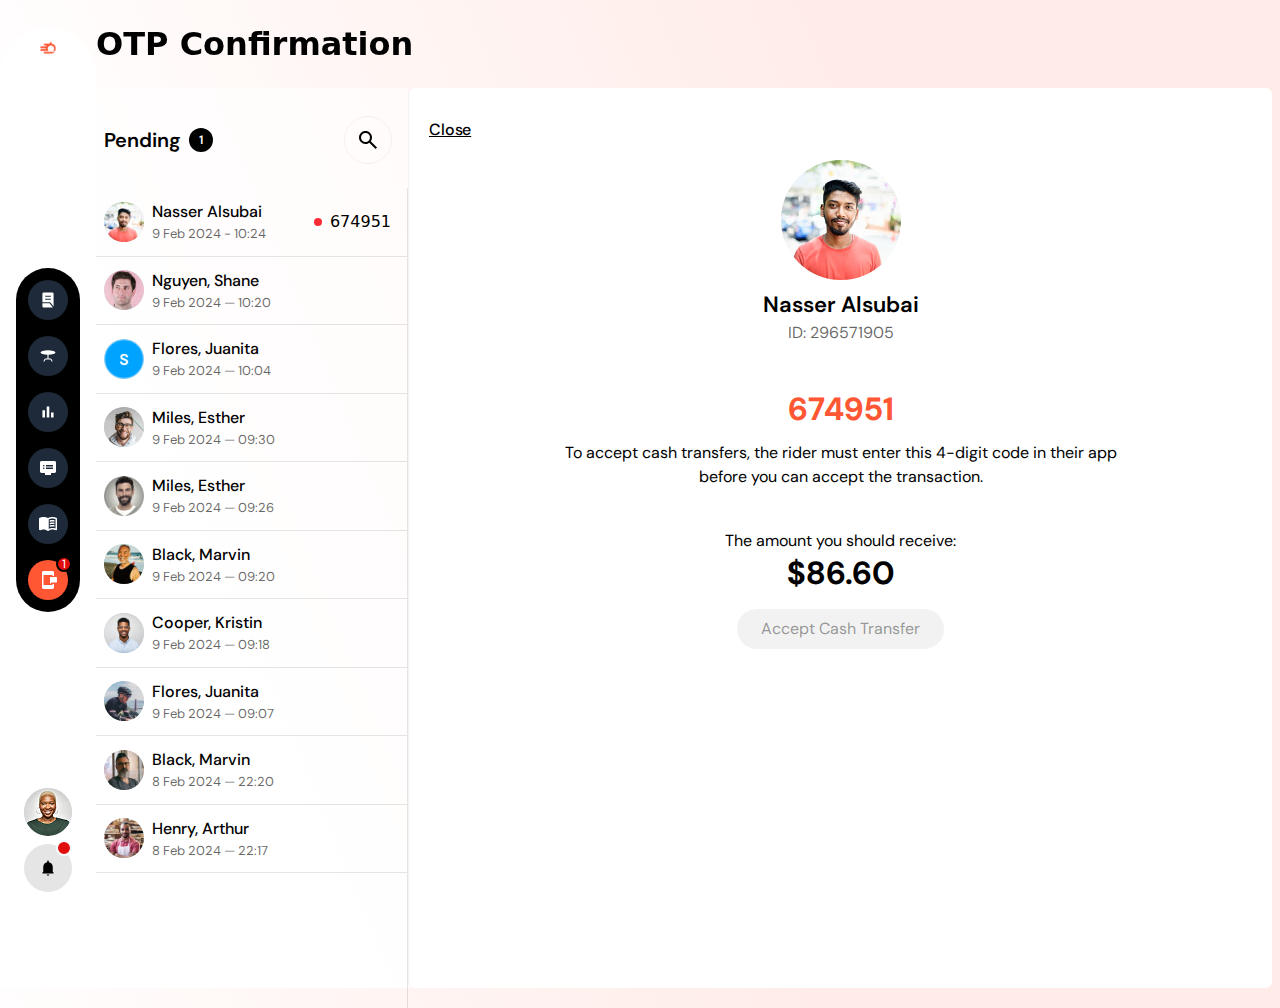
==== commit cea63286: "Update index.html" ====
--- a/index.html
+++ b/index.html
@@ -435,22 +435,22 @@
       <!-- Sidebar menu with <a> tags -->
       <div class="w-auto h-auto gap-2 p-2 rounded-full bg-black text-white hidden lg:flex flex-col space-y-2 p-3">
         <a href="/dashboard" class="w-10 h-10 bg-gray-800 rounded-full flex items-center justify-center hover:bg-gray-100 transition-colors">
-          <img src="filee1.svg" alt="Dashboard">
+          <img src="icon1.svg" alt="Dashboard">
         </a>
         <a href="/transactions" class="w-10 h-10 bg-gray-800 rounded-full flex items-center justify-center hover:bg-gray-100 transition-colors">
-          <img src="filee2.svg" alt="Transactions">
+          <img src="icon2.svg" alt="Transactions">
         </a>
         <a href="/users" class="w-10 h-10 bg-gray-800 rounded-full flex items-center justify-center hover:bg-gray-100 transition-colors">
-          <img src="filee3.svg" alt="Users">
+          <img src="icon3.svg" alt="Users">
         </a>
         <a href="/settings" class="w-10 h-10 bg-gray-800 rounded-full flex items-center justify-center hover:bg-gray-100 transition-colors">
-          <img src="filee4.svg" alt="Settings">
+          <img src="icon4.svg" alt="Settings">
         </a>
         <a href="/reports" class="w-10 h-10 bg-gray-800 rounded-full flex items-center justify-center hover:bg-gray-100 transition-colors">
-          <img src="filee5.svg" alt="Reports">
+          <img src="icon5.svg" alt="Reports">
         </a>
         <a href="/notifications" class="w-10 h-10 bg3 rounded-full relative flex items-center justify-center hover:bg-gray-100 transition-colors">
-          <img src="notifications.svg" alt="Notifications">
+          <img src="icon6.svg" alt="Notifications">
           <span class="absolute -top-1 -right-1 bg2 text-white w-4 h-4 min-w-4 gap-0 rounded-full pt-0 pr-1 pb-0 pl-1 border-2 border-black text-xs flex items-center justify-center">1</span>
         </a>
       </div>
@@ -459,7 +459,7 @@
           <img src="frame-8.png" alt="profile" class="w-full h-full object-cover">
         </div>
         <div class="w-12 h-12 bg-black/10 rounded-full relative flex items-center justify-center">
-          <img src="not.svg" alt="Notification">
+          <img src="notifications.svg" alt="Notification">
           <span class="absolute -top-1 -right-0 bg2 text-white text-xs border-2 w-4 h-4 flex items-center justify-center rounded-full"></span>
         </div>
       </div>
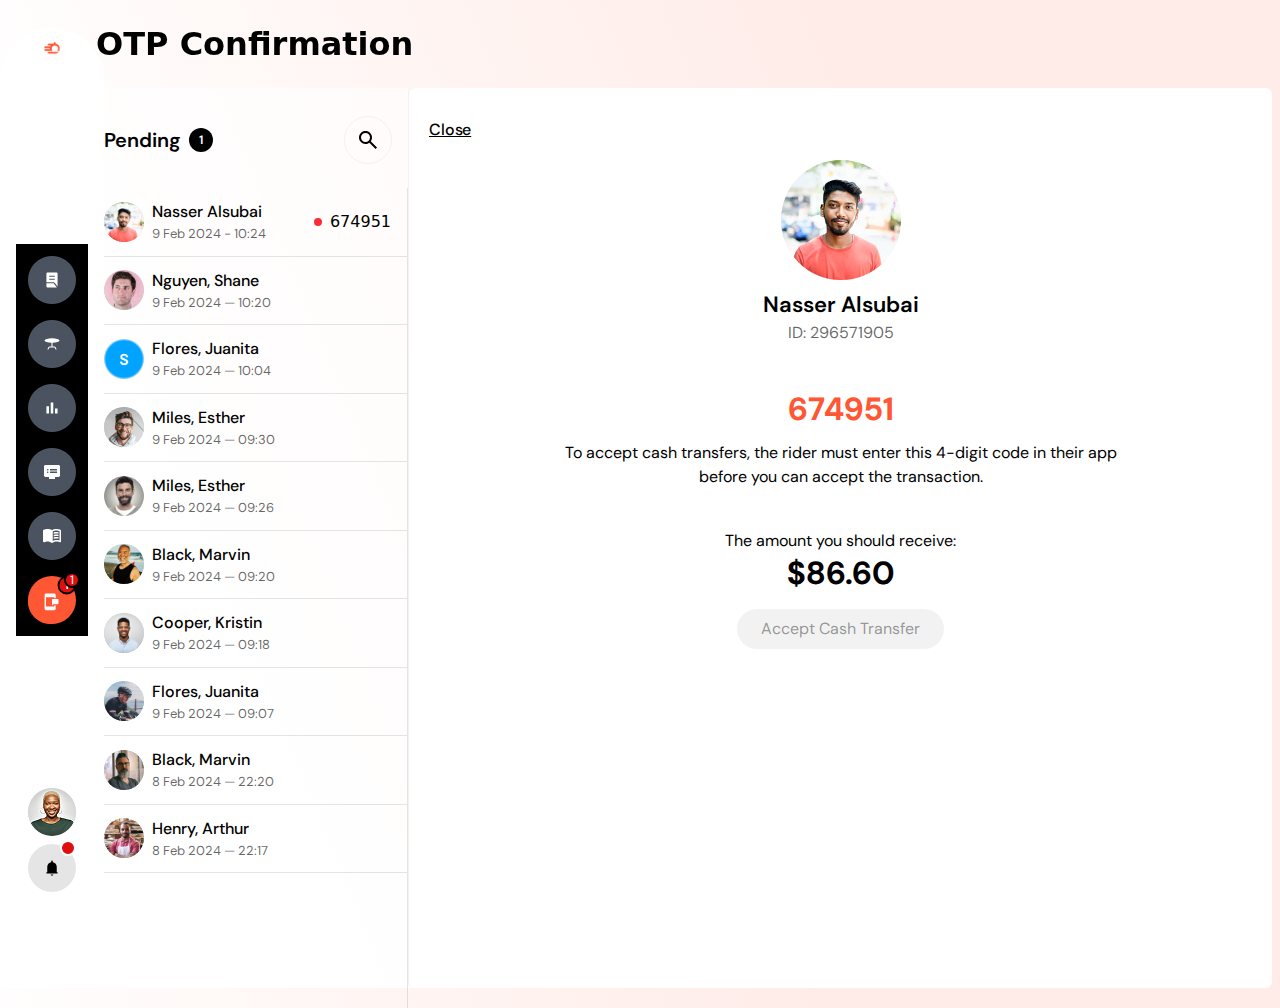
==== commit 736b1122: "Update index.html" ====
--- a/index.html
+++ b/index.html
@@ -433,28 +433,27 @@
         <img src="logo.svg" alt="brandLogo" class="w-8 h-8 object-contain" style="margin-top: -30px; margin-bottom: 10px;">
       </div>
       <!-- Sidebar menu with <a> tags -->
-      <div class="w-auto h-auto gap-2 p-2 rounded-full bg-black text-white hidden lg:flex flex-col space-y-2 p-3">
-        <a href="/dashboard" class="w-10 h-10 bg-gray-800 rounded-full flex items-center justify-center hover:bg-gray-100 transition-colors">
-          <img src="icon1.svg" alt="Dashboard">
-        </a>
-        <a href="/transactions" class="w-10 h-10 bg-gray-800 rounded-full flex items-center justify-center hover:bg-gray-100 transition-colors">
-          <img src="icon2.svg" alt="Transactions">
-        </a>
-        <a href="/users" class="w-10 h-10 bg-gray-800 rounded-full flex items-center justify-center hover:bg-gray-100 transition-colors">
-          <img src="icon3.svg" alt="Users">
-        </a>
-        <a href="/settings" class="w-10 h-10 bg-gray-800 rounded-full flex items-center justify-center hover:bg-gray-100 transition-colors">
-          <img src="icon4.svg" alt="Settings">
-        </a>
-        <a href="/reports" class="w-10 h-10 bg-gray-800 rounded-full flex items-center justify-center hover:bg-gray-100 transition-colors">
-          <img src="icon5.svg" alt="Reports">
-        </a>
-        <a href="/notifications" class="w-10 h-10 bg3 rounded-full relative flex items-center justify-center hover:bg-gray-100 transition-colors">
-          <img src="icon6.svg" alt="Notifications">
-          <span class="absolute -top-1 -right-1 bg2 text-white w-4 h-4 min-w-4 gap-0 rounded-full pt-0 pr-1 pb-0 pl-1 border-2 border-black text-xs flex items-center justify-center">1</span>
-        </a>
-      </div>
-      <div class="gap-2 p-2 rounded-full flex lg:flex-col flex-row lg:mb-5">
+<div class="w-[64px] h-[344px] gap-2 p-2 rounded-[48px] bg-black text-white hidden lg:flex flex-col space-y-2 p-3">
+  <a href="/dashboard" class="w-[48px] h-[48px] bg-gray-800 rounded-[24px] flex items-center justify-center hover:bg-gray-100 transition-colors">
+    <img src="icon1.svg" alt="Dashboard">
+  </a>
+  <a href="/transactions" class="w-[48px] h-[48px] bg-gray-800 rounded-[24px] flex items-center justify-center hover:bg-gray-100 transition-colors">
+    <img src="icon2.svg" alt="Transactions">
+  </a>
+  <a href="/users" class="w-[48px] h-[48px] bg-gray-800 rounded-[24px] flex items-center justify-center hover:bg-gray-100 transition-colors">
+    <img src="icon3.svg" alt="Users">
+  </a>
+  <a href="/settings" class="w-[48px] h-[48px] bg-gray-800 rounded-[24px] flex items-center justify-center hover:bg-gray-100 transition-colors">
+    <img src="icon4.svg" alt="Settings">
+  </a>
+  <a href="/reports" class="w-[48px] h-[48px] bg-gray-800 rounded-[24px] flex items-center justify-center hover:bg-gray-100 transition-colors">
+    <img src="icon5.svg" alt="Reports">
+  </a>
+  <a href="/notifications" class="w-[48px] h-[48px] bg3 rounded-[24px] relative flex items-center justify-center hover:bg-gray-100 transition-colors">
+    <img src="icon6.svg" alt="Notifications">
+    <span class="absolute -top-1 -right-1 bg2 text-white w-4 h-4 min-w-4 gap-0 rounded-full pt-0 pr-1 pb-0 pl-1 border-2 border-black text-xs flex items-center justify-center">1</span>
+  </a>
+</div>      <div class="gap-2 p-2 rounded-full flex lg:flex-col flex-row lg:mb-5">
         <div class="w-12 h-12 bg-gray-300 rounded-full overflow-hidden">
           <img src="frame-8.png" alt="profile" class="w-full h-full object-cover">
         </div>
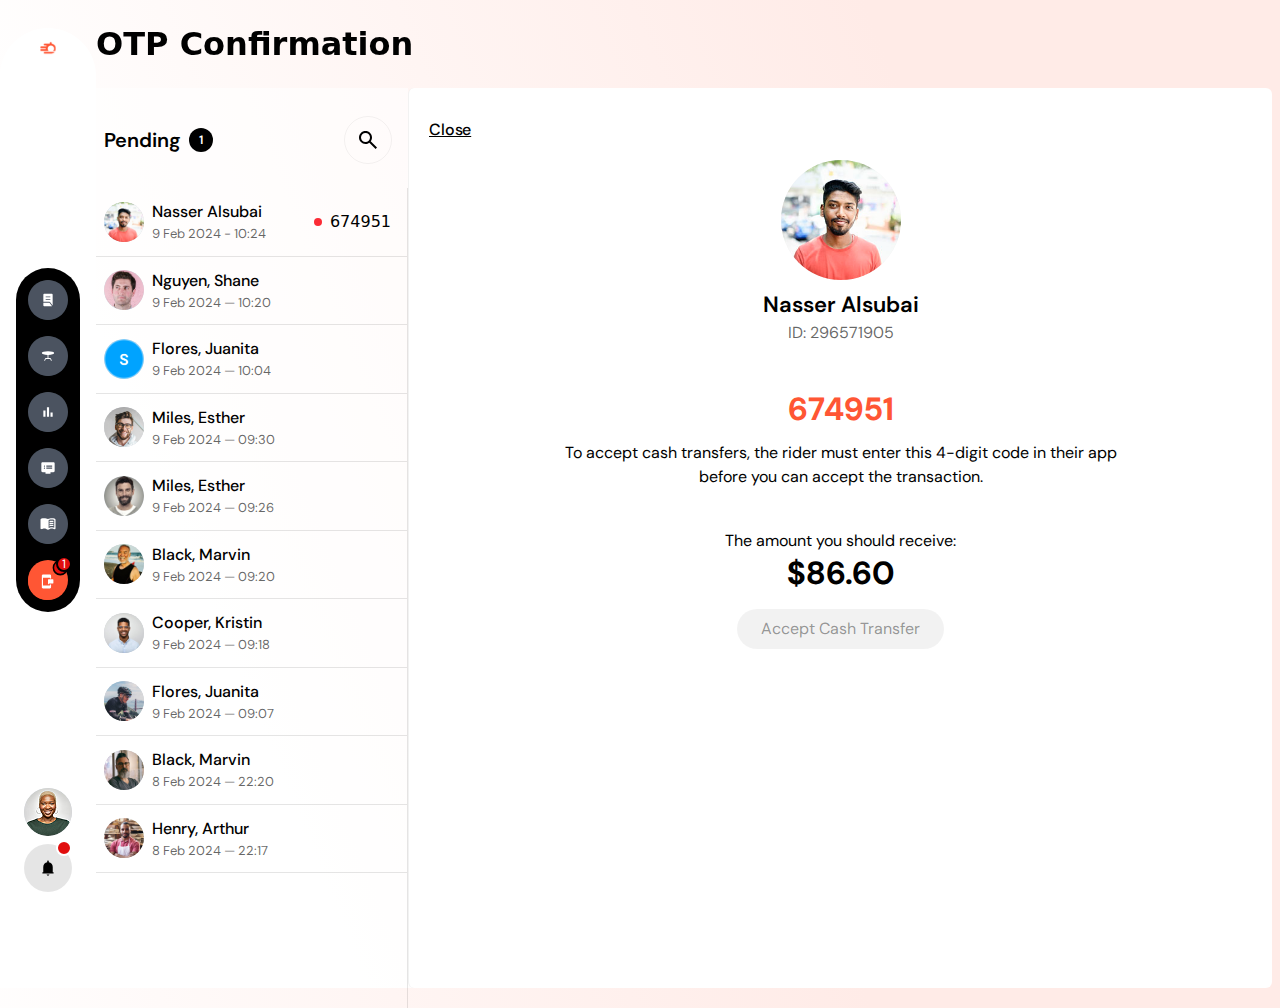
==== commit 26f28816: "Update index.html" ====
--- a/index.html
+++ b/index.html
@@ -432,28 +432,27 @@
       <div class="bg-white h-16 w-16 text-2xl font-bold rounded-full flex items-center justify-center">
         <img src="logo.svg" alt="brandLogo" class="w-8 h-8 object-contain" style="margin-top: -30px; margin-bottom: 10px;">
       </div>
-      <!-- Sidebar menu with <a> tags -->
-<div class="w-[64px] h-[344px] gap-2 p-2 rounded-[48px] bg-black text-white hidden lg:flex flex-col space-y-2 p-3">
-  <a href="/dashboard" class="w-[48px] h-[48px] bg-gray-800 rounded-[24px] flex items-center justify-center hover:bg-gray-100 transition-colors">
-    <img src="icon1.svg" alt="Dashboard">
-  </a>
-  <a href="/transactions" class="w-[48px] h-[48px] bg-gray-800 rounded-[24px] flex items-center justify-center hover:bg-gray-100 transition-colors">
-    <img src="icon2.svg" alt="Transactions">
-  </a>
-  <a href="/users" class="w-[48px] h-[48px] bg-gray-800 rounded-[24px] flex items-center justify-center hover:bg-gray-100 transition-colors">
-    <img src="icon3.svg" alt="Users">
-  </a>
-  <a href="/settings" class="w-[48px] h-[48px] bg-gray-800 rounded-[24px] flex items-center justify-center hover:bg-gray-100 transition-colors">
-    <img src="icon4.svg" alt="Settings">
-  </a>
-  <a href="/reports" class="w-[48px] h-[48px] bg-gray-800 rounded-[24px] flex items-center justify-center hover:bg-gray-100 transition-colors">
-    <img src="icon5.svg" alt="Reports">
-  </a>
-  <a href="/notifications" class="w-[48px] h-[48px] bg3 rounded-[24px] relative flex items-center justify-center hover:bg-gray-100 transition-colors">
-    <img src="icon6.svg" alt="Notifications">
-    <span class="absolute -top-1 -right-1 bg2 text-white w-4 h-4 min-w-4 gap-0 rounded-full pt-0 pr-1 pb-0 pl-1 border-2 border-black text-xs flex items-center justify-center">1</span>
-  </a>
-</div>      <div class="gap-2 p-2 rounded-full flex lg:flex-col flex-row lg:mb-5">
+<div class="w-auto h-auto gap-2 p-2 rounded-full bg-black text-white hidden lg:flex flex-col space-y-2 p-3">
+        <a href="#" class="w-10 h-10 bg-gray-800 rounded-full flex items-center justify-center hover:bg-gray-100 transition-colors">
+          <img src="icon1.svg" alt="z">
+        </a>
+        <a href="#" class="w-10 h-10 bg-gray-800 rounded-full flex items-center justify-center hover:bg-gray-100 transition-colors">
+          <img src="icon2.svg" alt="z">
+        </a>
+        <a href="#" class="w-10 h-10 bg-gray-800 rounded-full flex items-center justify-center hover:bg-gray-100 transition-colors">
+          <img src="icon3.svg" alt="z">
+        </a>
+        <a href="https://day7-ruddy.vercel.app/index1.html" class="w-10 h-10 bg-gray-800 rounded-full flex items-center justify-center hover:bg-gray-100 transition-colors">
+          <img src="icon4.svg" alt="z">
+        </a>
+        <a href="#" class="w-10 h-10 bg-gray-800 rounded-full flex items-center justify-center hover:bg-gray-100 transition-colors">
+          <img src="icon5.svg" alt="z">
+        </a>
+        <a href="#" class="w-10 h-10 bg3 rounded-full relative flex items-center justify-center hover:bg-gray-100 transition-colors">
+          <img src="icon6.svg" alt="z">
+          <span class="absolute -top-1 -right-1 bg2 text-white w-4 h-4 min-w-4 gap-0 rounded-full pt-0 pr-1 pb-0 pl-1 border-2 border-black text-xs flex items-center justify-center">1</span>
+        </a>
+      </div>      <div class="gap-2 p-2 rounded-full flex lg:flex-col flex-row lg:mb-5">
         <div class="w-12 h-12 bg-gray-300 rounded-full overflow-hidden">
           <img src="frame-8.png" alt="profile" class="w-full h-full object-cover">
         </div>
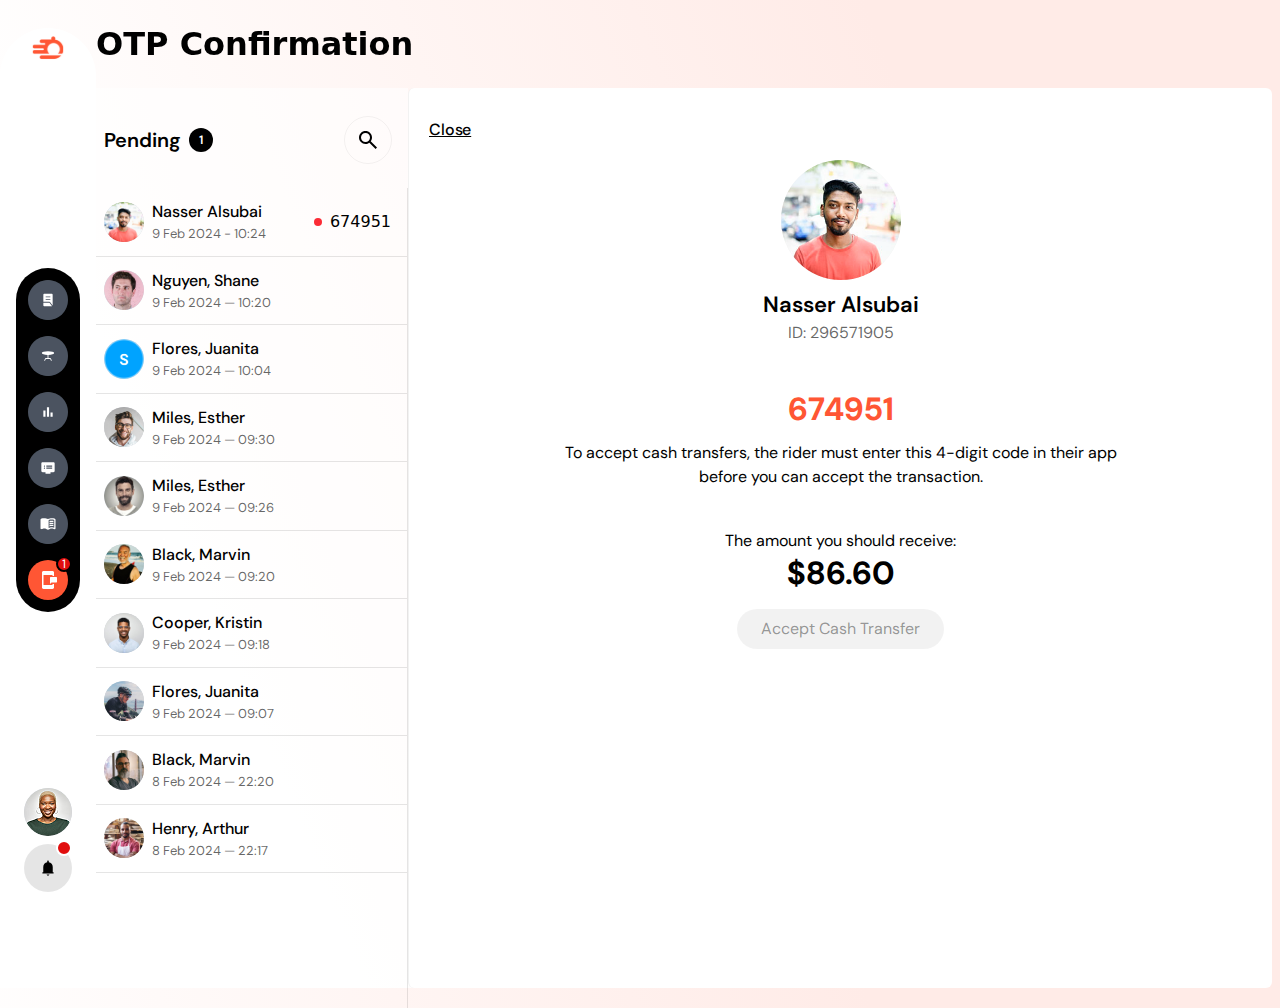
==== commit 32445b34: "Update index.html" ====
--- a/index.html
+++ b/index.html
@@ -639,23 +639,23 @@
   </div>
   <!-- Mobile Menu -->
   <div class="md:w-auto md:h-auto h-15 gap-2 p-2 rounded-full bg-black text-white fixed bottom-3 left-1/2 transform -translate-x-1/2 p-3 rounded-full flex md:space-x-2 space-x-2 lg:hidden z-20 pointer-events-auto">
-    <a href="/dashboard" class="md:w-10 w-8 md:h-10 h-8 bg-gray-800 rounded-full flex items-center justify-center hover:bg-gray-100 transition-colors">
-      <img src="filee1.svg" alt="Dashboard">
+    <a href="#" class="md:w-10 w-8 md:h-10 h-8 bg-gray-800 rounded-full flex items-center justify-center hover:bg-gray-100 transition-colors">
+      <img src="icon1.svg" alt="Dashboard">
     </a>
-    <a href="/transactions" class="md:w-10 w-8 md:h-10 h-8 bg-gray-800 rounded-full flex items-center justify-center hover:bg-gray-100 transition-colors">
-      <img src="filee2.svg" alt="Transactions">
+    <a href="#" class="md:w-10 w-8 md:h-10 h-8 bg-gray-800 rounded-full flex items-center justify-center hover:bg-gray-100 transition-colors">
+      <img src="icon2.svg" alt="Transactions">
     </a>
-    <a href="/users" class="md:w-10 w-8 md:h-10 h-8 bg-gray-800 rounded-full flex items-center justify-center hover:bg-gray-100 transition-colors">
-      <img src="filee3.svg" alt="Users">
+    <a href="#" class="md:w-10 w-8 md:h-10 h-8 bg-gray-800 rounded-full flex items-center justify-center hover:bg-gray-100 transition-colors">
+      <img src="icon3.svg" alt="Users">
     </a>
-    <a href="/settings" class="md:w-10 w-8 md:h-10 h-8 bg-gray-800 rounded-full flex items-center justify-center hover:bg-gray-100 transition-colors">
-      <img src="filee4.svg" alt="Settings">
+    <a href="https://day7-ruddy.vercel.app/index1.html" class="md:w-10 w-8 md:h-10 h-8 bg-gray-800 rounded-full flex items-center justify-center hover:bg-gray-100 transition-colors">
+      <img src="icon4.svg" alt="Settings">
     </a>
-    <a href="/reports" class="md:w-10 w-8 md:h-10 h-8 bg-gray-800 rounded-full flex items-center justify-center hover:bg-gray-100 transition-colors">
-      <img src="filee5.svg" alt="Reports">
+    <a href="#" class="md:w-10 w-8 md:h-10 h-8 bg-gray-800 rounded-full flex items-center justify-center hover:bg-gray-100 transition-colors">
+      <img src="icon5.svg" alt="Reports">
     </a>
-    <a href="/notifications" class="md:w-10 w-8 md:h-10 h-8 bg3 rounded-full relative flex items-center justify-center hover:bg-gray-100 transition-colors">
-      <img src="filee6.svg" alt="Notifications">
+    <a href="#" class="md:w-10 w-8 md:h-10 h-8 bg3 rounded-full relative flex items-center justify-center hover:bg-gray-100 transition-colors">
+      <img src="icon6.svg" alt="Notifications">
       <span class="absolute -top-1 -right-1 bg2 text-white w-4 h-4 min-w-4 gap-0 rounded-full pt-0 pr-1 pb-0 pl-1 border-2 border-black text-xs flex items-center justify-center">1</span>
     </a>
   </div>
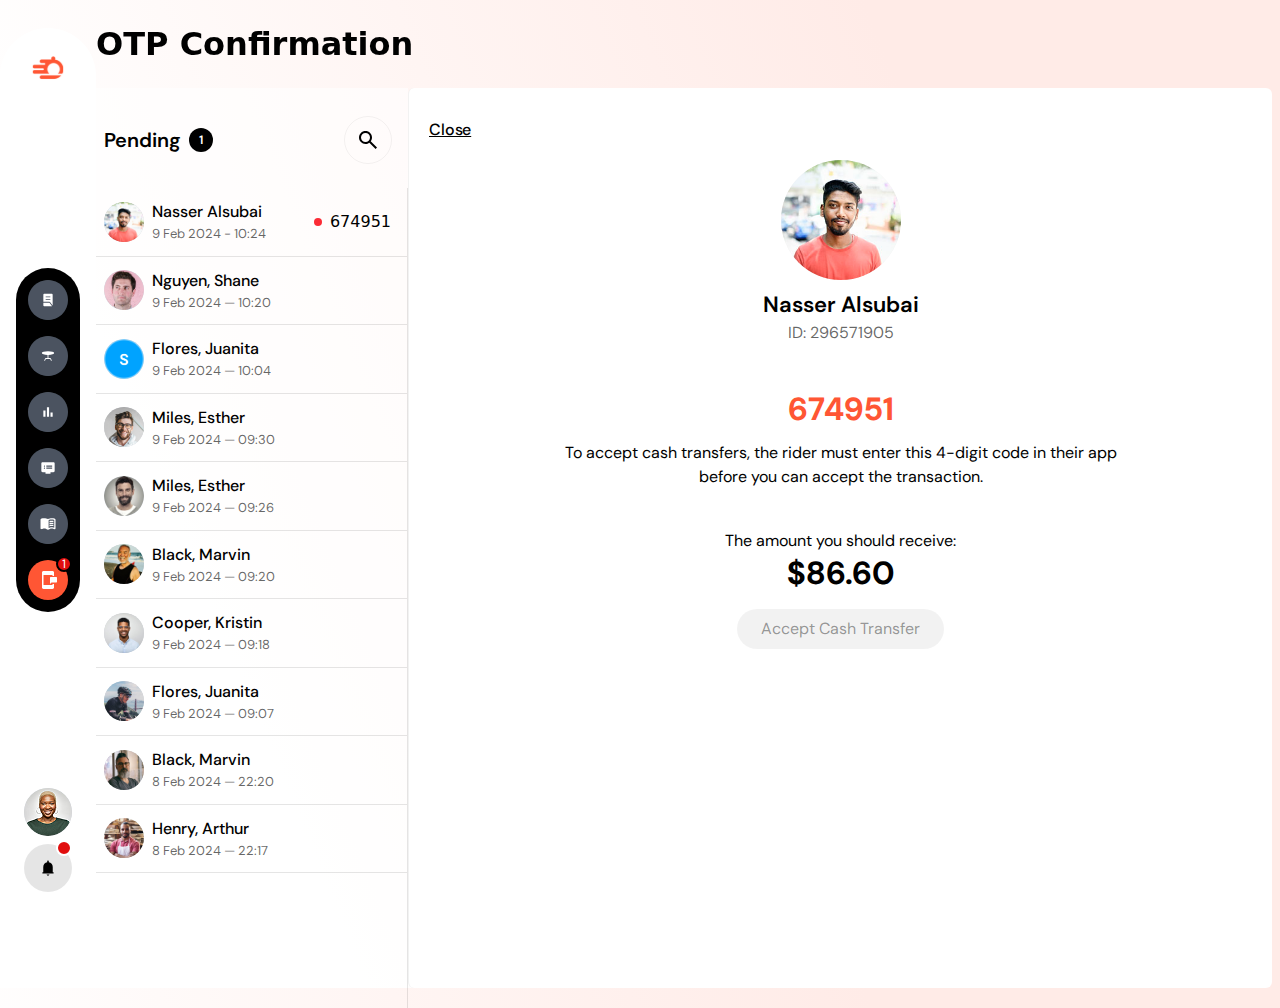
==== commit ca98d817: "Update index.html" ====
--- a/index.html
+++ b/index.html
@@ -428,9 +428,9 @@
 <body class="font-['DM_Sans'] background1 min-h-screen w-full max-w-[100vw] overflow-x-hidden flex flex-col">
   <div class="flex h-full flex-col lg:flex-row">
     <!-- Sidebar -->
-    <div class="lg:w-auto md:w-full w-[95%] lg:left-0 top-1 lg:h-screen h-17 justify-between rounded-full bg-white lg:bg-none flex px-4 py-2 items-center mt-6 lg:max-h-screen lg:overflow-hidden overflow-visible lg:ml-0 ml-auto lg:flex-col sm:flex-row flex-row space-y-2 lg:space-y-0 lg:fixed sticky z-20 duration-300">
+    <div class="lg:w-auto md:w-full w-[95%] lg:left-0 top-1 lg:h-screen h-15 justify-between rounded-full bg-white lg:bg-none flex px-4 py-2 items-center mt-6 lg:max-h-screen lg:overflow-hidden overflow-visible lg:ml-0 ml-auto lg:flex-col sm:flex-row flex-row space-y-2 lg:space-y-0 lg:fixed sticky z-20 duration-300">
       <div class="bg-white h-16 w-16 text-2xl font-bold rounded-full flex items-center justify-center">
-        <img src="logo.svg" alt="brandLogo" class="w-8 h-8 object-contain" style="margin-top: -30px; margin-bottom: 10px;">
+        <img src="logo.svg" alt="brandLogo" class="w-8 h-8 object-contain" style="margin-top: 10px; margin-bottom: 10px;">
       </div>
 <div class="w-auto h-auto gap-2 p-2 rounded-full bg-black text-white hidden lg:flex flex-col space-y-2 p-3">
         <a href="#" class="w-10 h-10 bg-gray-800 rounded-full flex items-center justify-center hover:bg-gray-100 transition-colors">
@@ -637,25 +637,26 @@
       </div>
     </div>
   </div>
+  
   <!-- Mobile Menu -->
   <div class="md:w-auto md:h-auto h-15 gap-2 p-2 rounded-full bg-black text-white fixed bottom-3 left-1/2 transform -translate-x-1/2 p-3 rounded-full flex md:space-x-2 space-x-2 lg:hidden z-20 pointer-events-auto">
     <a href="#" class="md:w-10 w-8 md:h-10 h-8 bg-gray-800 rounded-full flex items-center justify-center hover:bg-gray-100 transition-colors">
-      <img src="icon1.svg" alt="Dashboard">
+      <img src="icon1.svg" alt="z">
     </a>
     <a href="#" class="md:w-10 w-8 md:h-10 h-8 bg-gray-800 rounded-full flex items-center justify-center hover:bg-gray-100 transition-colors">
-      <img src="icon2.svg" alt="Transactions">
+      <img src="icon2.svg" alt="z">
     </a>
     <a href="#" class="md:w-10 w-8 md:h-10 h-8 bg-gray-800 rounded-full flex items-center justify-center hover:bg-gray-100 transition-colors">
-      <img src="icon3.svg" alt="Users">
+      <img src="icon3.svg" alt="z">
     </a>
     <a href="https://day7-ruddy.vercel.app/index1.html" class="md:w-10 w-8 md:h-10 h-8 bg-gray-800 rounded-full flex items-center justify-center hover:bg-gray-100 transition-colors">
-      <img src="icon4.svg" alt="Settings">
+      <img src="icon4.svg" alt="z">
     </a>
     <a href="#" class="md:w-10 w-8 md:h-10 h-8 bg-gray-800 rounded-full flex items-center justify-center hover:bg-gray-100 transition-colors">
-      <img src="icon5.svg" alt="Reports">
+      <img src="icon5.svg" alt="z">
     </a>
     <a href="#" class="md:w-10 w-8 md:h-10 h-8 bg3 rounded-full relative flex items-center justify-center hover:bg-gray-100 transition-colors">
-      <img src="icon6.svg" alt="Notifications">
+      <img src="icon6.svg" alt="z">
       <span class="absolute -top-1 -right-1 bg2 text-white w-4 h-4 min-w-4 gap-0 rounded-full pt-0 pr-1 pb-0 pl-1 border-2 border-black text-xs flex items-center justify-center">1</span>
     </a>
   </div>
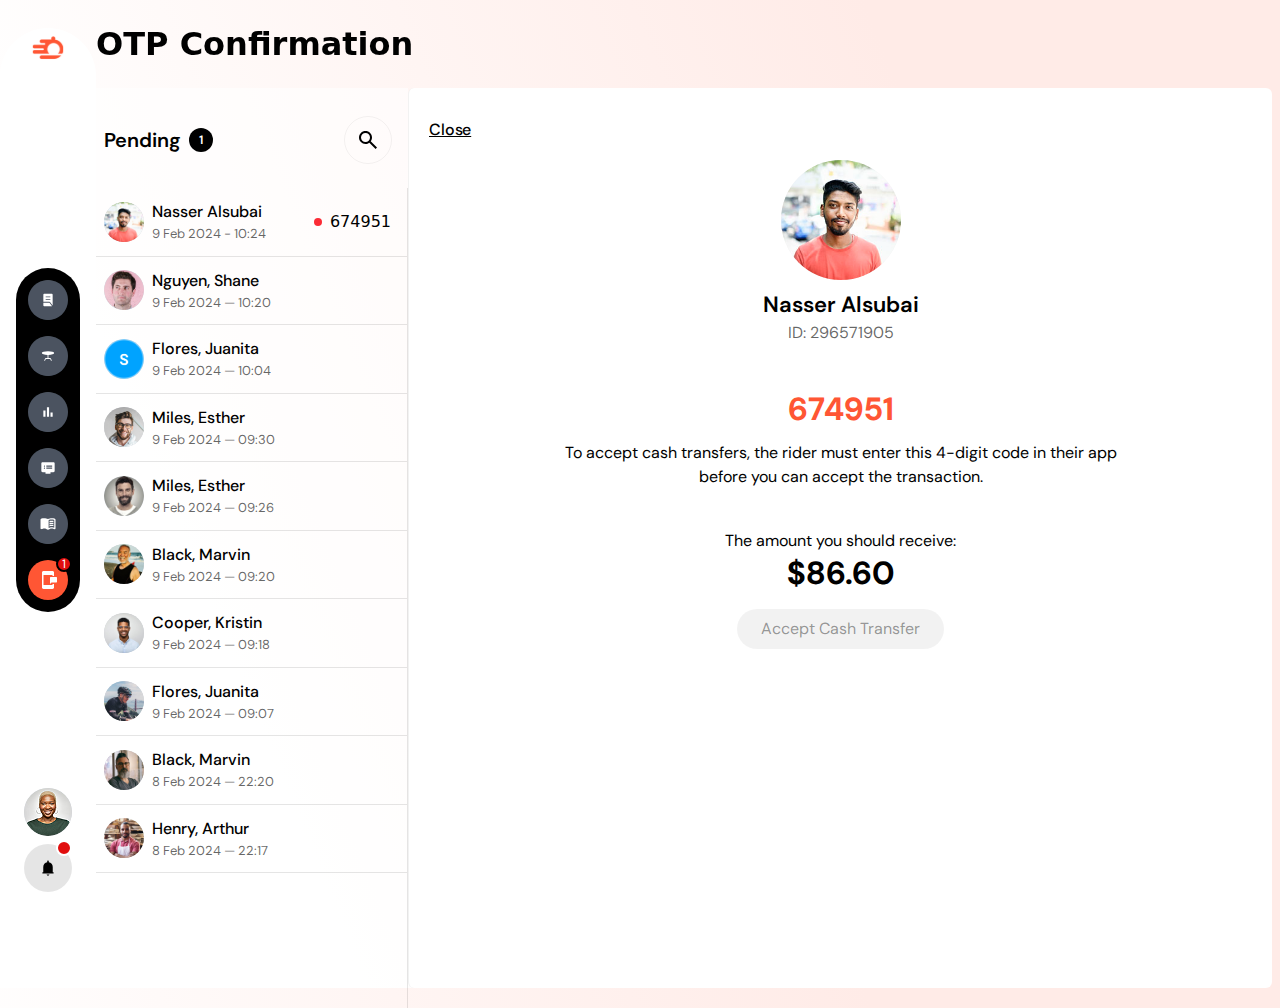
==== commit 3a00054c: "Update index.html" ====
--- a/index.html
+++ b/index.html
@@ -1,4 +1,3 @@
-
 <!DOCTYPE html>
 <html>
 <head>
@@ -430,7 +429,7 @@
     <!-- Sidebar -->
     <div class="lg:w-auto md:w-full w-[95%] lg:left-0 top-1 lg:h-screen h-15 justify-between rounded-full bg-white lg:bg-none flex px-4 py-2 items-center mt-6 lg:max-h-screen lg:overflow-hidden overflow-visible lg:ml-0 ml-auto lg:flex-col sm:flex-row flex-row space-y-2 lg:space-y-0 lg:fixed sticky z-20 duration-300">
       <div class="bg-white h-16 w-16 text-2xl font-bold rounded-full flex items-center justify-center">
-        <img src="logo.svg" alt="brandLogo" class="w-8 h-8 object-contain" style="margin-top: 10px; margin-bottom: 10px;">
+        <img src="logo.svg" alt="brandLogo" class="w-8 h-8 object-contain" style="margin-top: -30px; margin-bottom: 10px;">
       </div>
 <div class="w-auto h-auto gap-2 p-2 rounded-full bg-black text-white hidden lg:flex flex-col space-y-2 p-3">
         <a href="#" class="w-10 h-10 bg-gray-800 rounded-full flex items-center justify-center hover:bg-gray-100 transition-colors">
